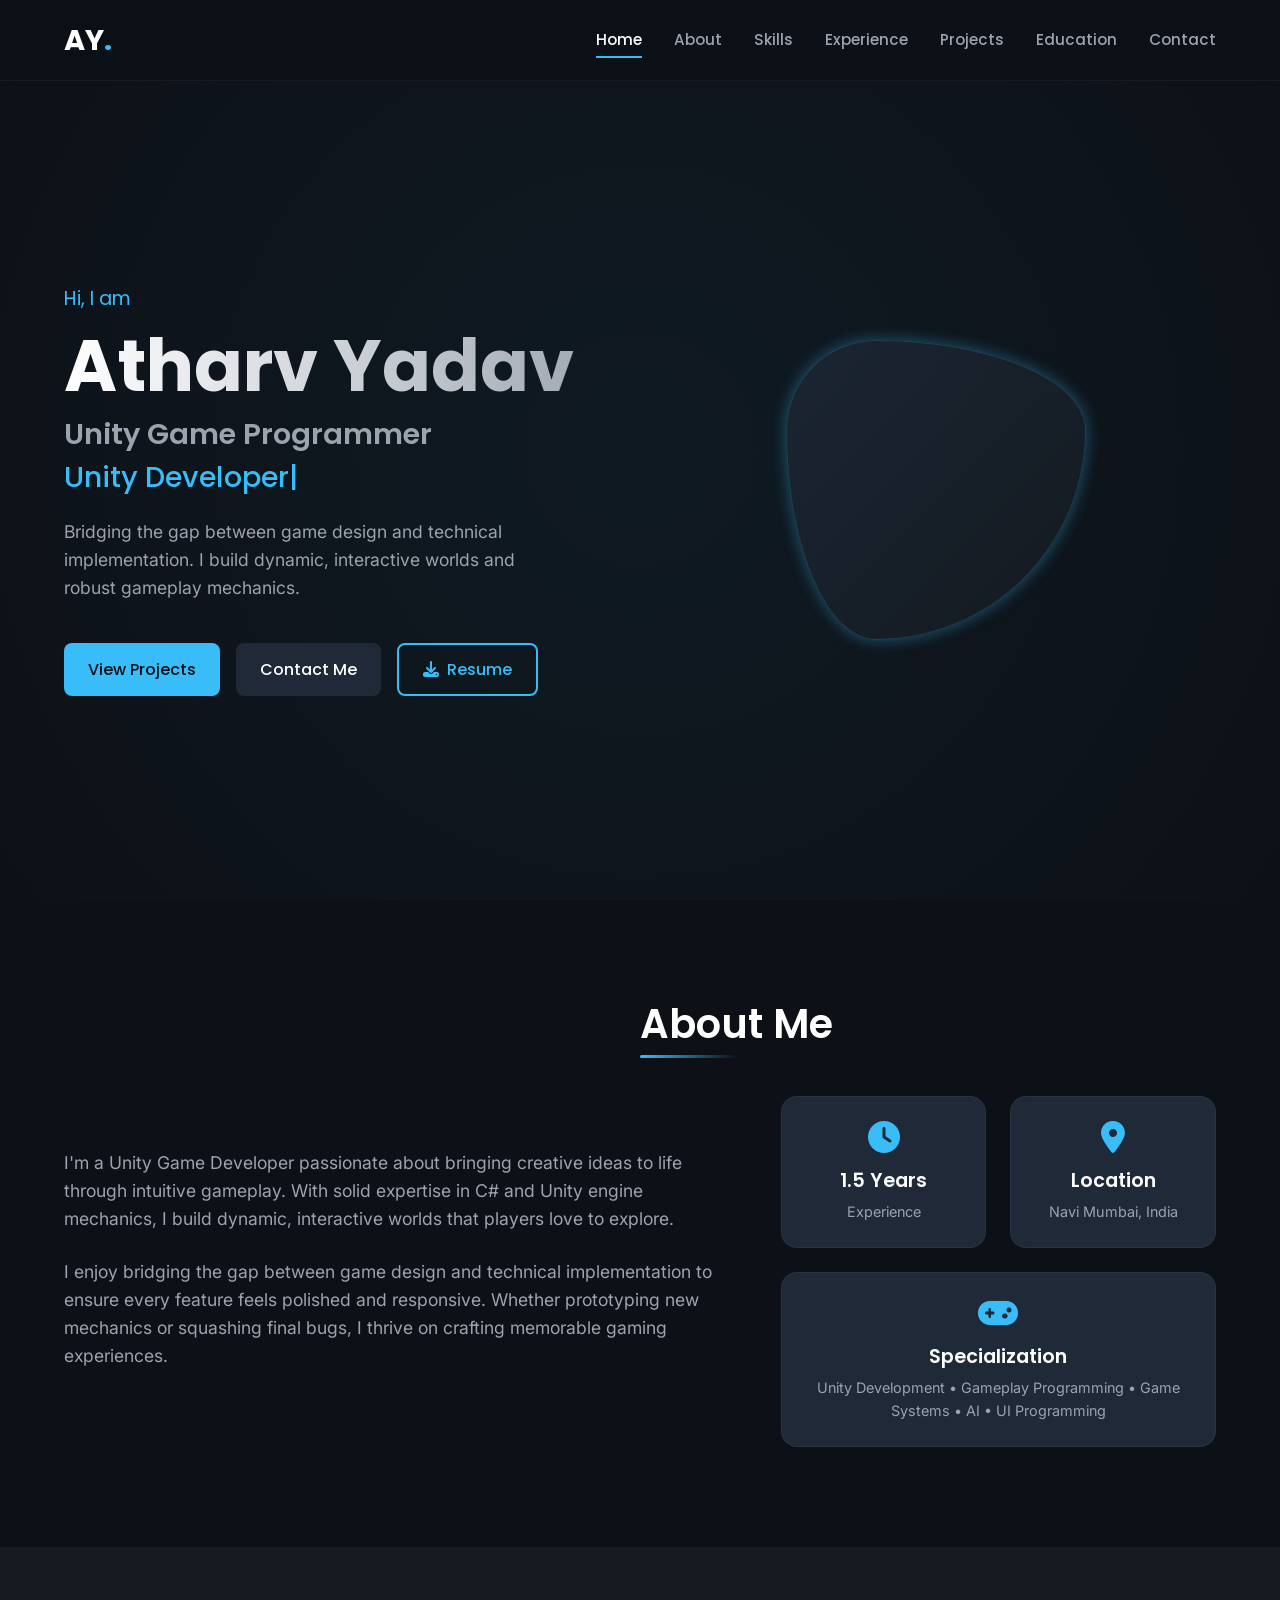
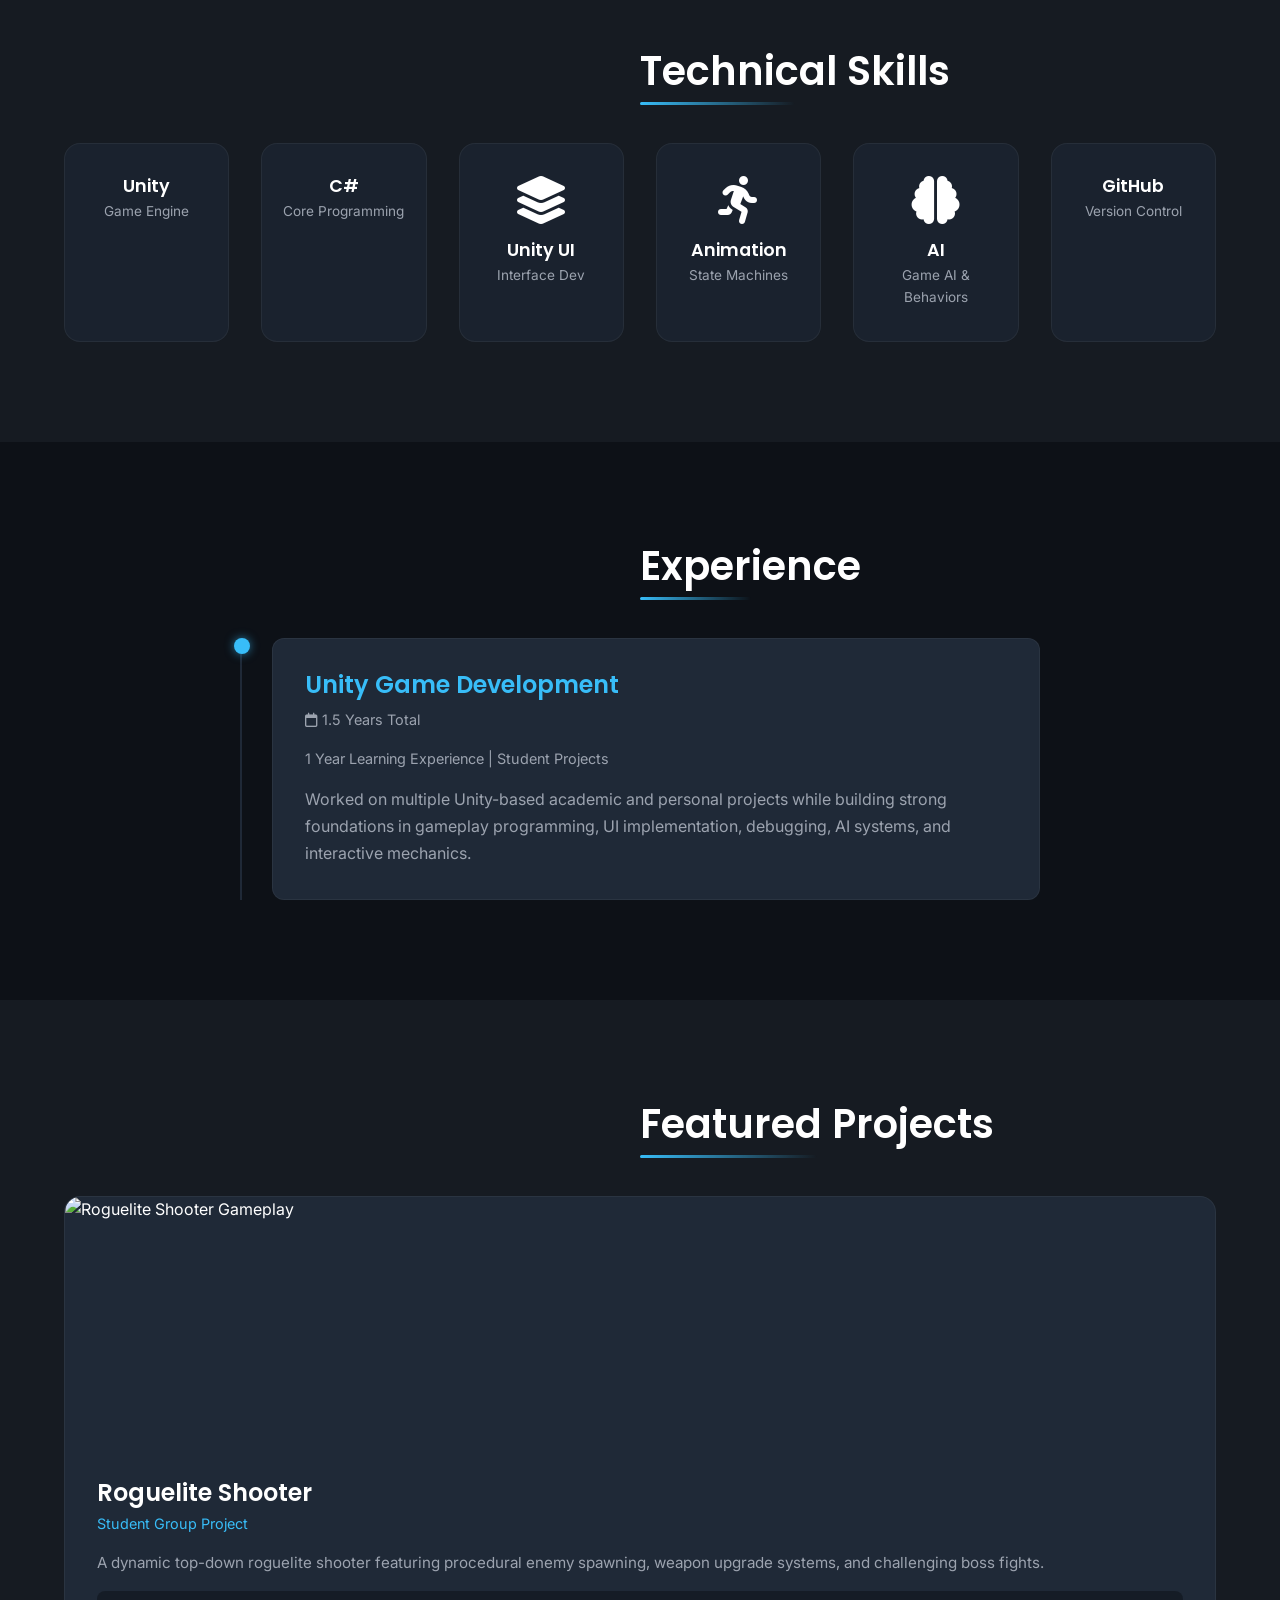
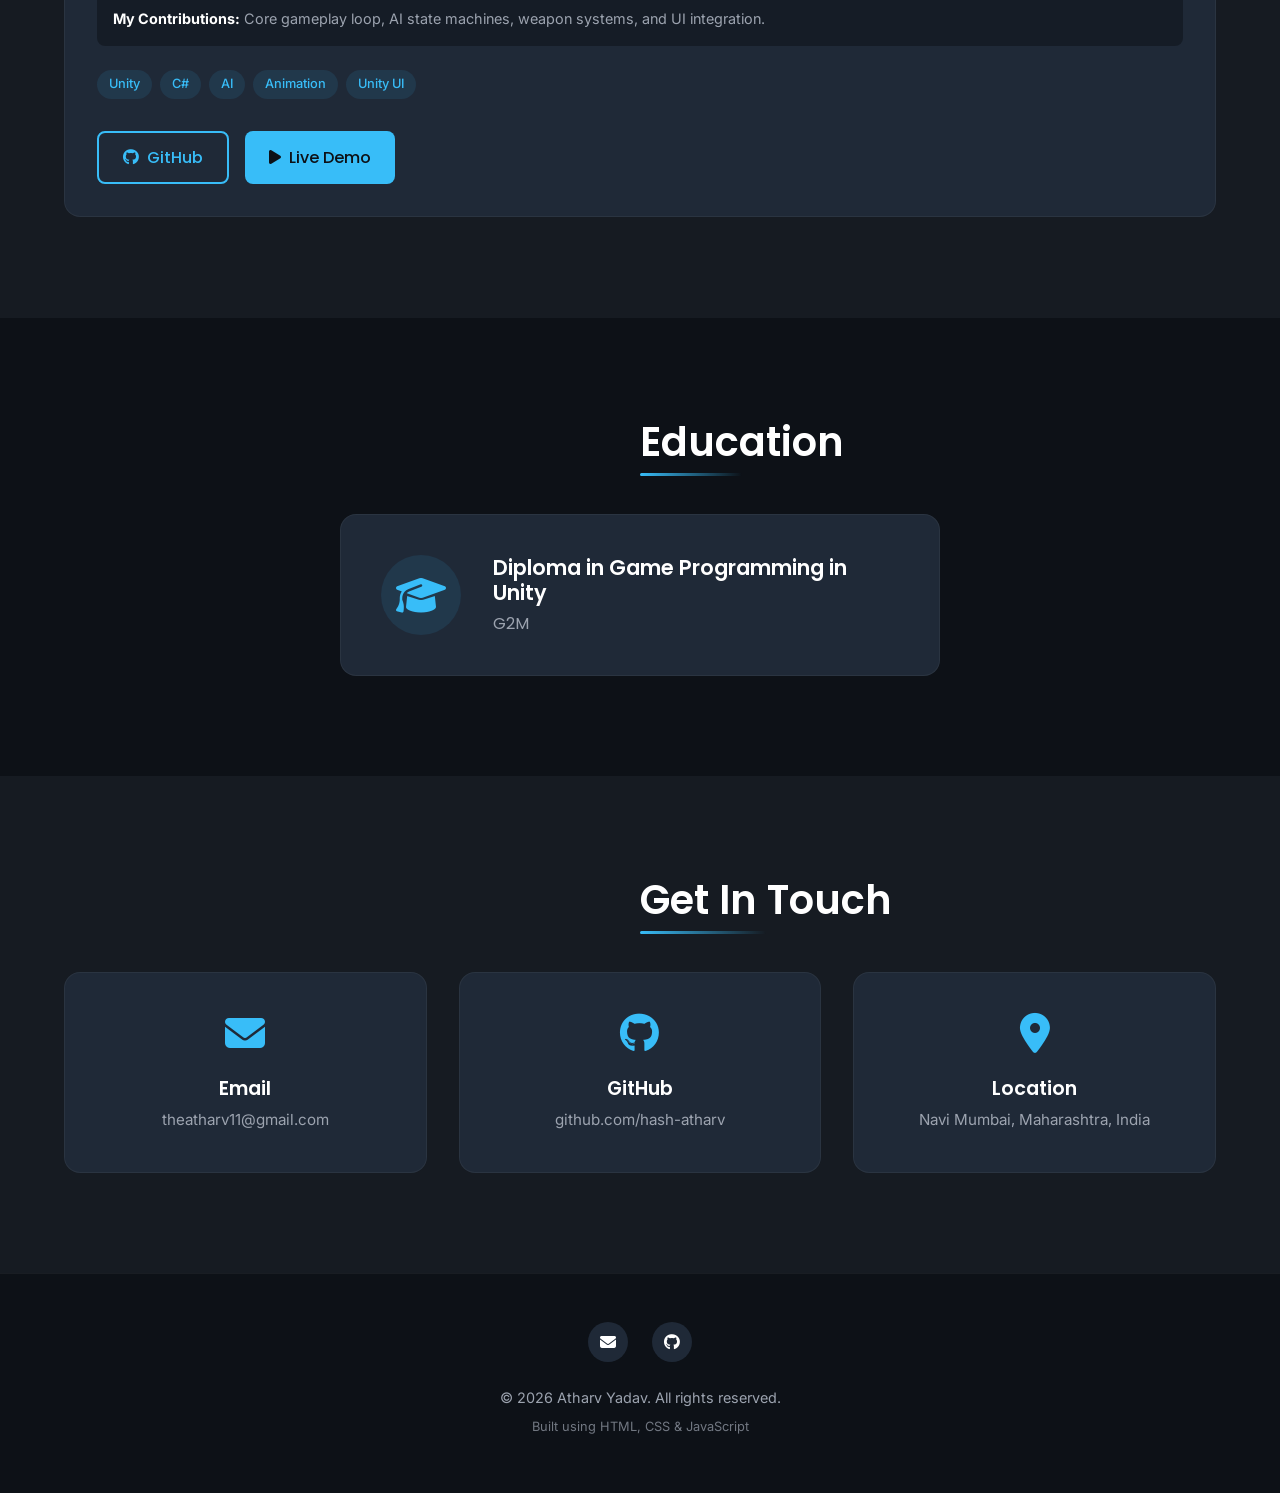
==== index.html @ 547aecb1 "portfolio 1" ====
<!DOCTYPE html>
<html lang="en">
<head>
    <meta charset="UTF-8">
    <meta name="viewport" content="width=device-width, initial-scale=1.0">
    <meta name="description" content="Atharv Yadav - Unity Game Programmer Portfolio">
    <title>Atharv Yadav | Unity Game Programmer</title>
    
    <!-- Google Fonts: Poppins (Headings) & Inter (Body) -->
    <link rel="preconnect" href="https://fonts.googleapis.com">
    <link rel="preconnect" href="https://fonts.gstatic.com" crossorigin>
    <link href="https://fonts.googleapis.com/css2?family=Inter:wght@300;400;500;600&family=Poppins:wght@400;500;600;700&display=swap" rel="stylesheet">
    
    <!-- FontAwesome & Devicon for Icons -->
    <link rel="stylesheet" href="https://cdnjs.cloudflare.com/ajax/libs/font-awesome/6.4.0/css/all.min.css">
    <link rel="stylesheet" href="https://cdn.jsdelivr.net/gh/devicons/devicon@v2.15.1/devicon.min.css">
    
    <!-- Custom CSS -->
    <link rel="stylesheet" href="style.css">
</head>
<body>
    <!-- Navigation -->
    <header id="header">
        <nav class="container">
            <a href="#home" class="logo" aria-label="Home">AY<span>.</span></a>
            
            <ul class="nav-links" id="nav-links">
                <li><a href="#home" class="nav-link active">Home</a></li>
                <li><a href="#about" class="nav-link">About</a></li>
                <li><a href="#skills" class="nav-link">Skills</a></li>
                <li><a href="#experience" class="nav-link">Experience</a></li>
                <li><a href="#projects" class="nav-link">Projects</a></li>
                <li><a href="#education" class="nav-link">Education</a></li>
                <li><a href="#contact" class="nav-link">Contact</a></li>
            </ul>
            
            <button class="hamburger" id="hamburger" aria-label="Toggle navigation">
                <i class="fa-solid fa-bars"></i>
            </button>
        </nav>
    </header>

    <main>
        <!-- Hero Section -->
        <section id="home" class="hero">
            <div class="hero-bg-animated"></div>
            <div class="container hero-content">
                <div class="hero-text fade-in-section">
                    <p class="greeting">Hi, I am</p>
                    <h1 class="name">Atharv Yadav</h1>
                    <h2 class="title">
                        <span class="static-title">Unity Game Programmer</span>
                        <span class="typing-container">
                            <span id="typing-text"></span><span class="cursor">|</span>
                        </span>
                    </h2>
                    <p class="intro">
                        Bridging the gap between game design and technical implementation. I build dynamic, interactive worlds and robust gameplay mechanics.
                    </p>
                    <div class="hero-buttons">
                        <a href="#projects" class="btn btn-primary">View Projects</a>
                        <a href="#contact" class="btn btn-secondary">Contact Me</a>
                        <a href="assets/resume.pdf" class="btn btn-outline" target="_blank" rel="noopener noreferrer">
                            <i class="fa-solid fa-download"></i> Resume
                        </a>
                    </div>
                </div>
                
                <div class="hero-graphic fade-in-section">
                    <!-- Placeholder for Hero Illustration/Graphic -->
                    <div class="floating-element">
                        <i class="devicon-unity-original"></i>
                    </div>
                </div>
            </div>
        </section>

        <!-- About Section -->
        <section id="about" class="section">
            <div class="container">
                <h2 class="section-title fade-in-section">About Me</h2>
                <div class="about-grid fade-in-section">
                    <div class="about-text">
                        <p>
                            I'm a Unity Game Developer passionate about bringing creative ideas to life through intuitive gameplay. With solid expertise in C# and Unity engine mechanics, I build dynamic, interactive worlds that players love to explore. 
                        </p>
                        <p>
                            I enjoy bridging the gap between game design and technical implementation to ensure every feature feels polished and responsive. Whether prototyping new mechanics or squashing final bugs, I thrive on crafting memorable gaming experiences.
                        </p>
                    </div>
                    <div class="about-stats">
                        <div class="stat-card">
                            <i class="fa-solid fa-clock stat-icon"></i>
                            <h3>1.5 Years</h3>
                            <p>Experience</p>
                        </div>
                        <div class="stat-card">
                            <i class="fa-solid fa-location-dot stat-icon"></i>
                            <h3>Location</h3>
                            <p>Navi Mumbai, India</p>
                        </div>
                        <div class="stat-card full-width">
                            <i class="fa-solid fa-gamepad stat-icon"></i>
                            <h3>Specialization</h3>
                            <p>Unity Development • Gameplay Programming • Game Systems • AI • UI Programming</p>
                        </div>
                    </div>
                </div>
            </div>
        </section>

        <!-- Skills Section -->
        <section id="skills" class="section alt-bg">
            <div class="container">
                <h2 class="section-title fade-in-section">Technical Skills</h2>
                <div class="skills-grid fade-in-section">
                    
                    <div class="skill-card">
                        <i class="devicon-unity-original skill-icon"></i>
                        <h3>Unity</h3>
                        <p>Game Engine</p>
                    </div>
                    
                    <div class="skill-card">
                        <i class="devicon-csharp-plain skill-icon"></i>
                        <h3>C#</h3>
                        <p>Core Programming</p>
                    </div>

                    <div class="skill-card">
                        <i class="fa-solid fa-layer-group skill-icon"></i>
                        <h3>Unity UI</h3>
                        <p>Interface Dev</p>
                    </div>

                    <div class="skill-card">
                        <i class="fa-solid fa-person-running skill-icon"></i>
                        <h3>Animation</h3>
                        <p>State Machines</p>
                    </div>

                    <div class="skill-card">
                        <i class="fa-solid fa-brain skill-icon"></i>
                        <h3>AI</h3>
                        <p>Game AI & Behaviors</p>
                    </div>

                    <div class="skill-card">
                        <i class="devicon-github-original skill-icon"></i>
                        <h3>GitHub</h3>
                        <p>Version Control</p>
                    </div>

                </div>
            </div>
        </section>

        <!-- Experience Section -->
        <section id="experience" class="section">
            <div class="container">
                <h2 class="section-title fade-in-section">Experience</h2>
                <div class="timeline fade-in-section">
                    <div class="timeline-item">
                        <div class="timeline-dot"></div>
                        <div class="timeline-content">
                            <h3>Unity Game Development</h3>
                            <span class="timeline-duration"><i class="fa-regular fa-calendar"></i> 1.5 Years Total</span>
                            <span class="timeline-type">1 Year Learning Experience | Student Projects</span>
                            <p>Worked on multiple Unity-based academic and personal projects while building strong foundations in gameplay programming, UI implementation, debugging, AI systems, and interactive mechanics.</p>
                        </div>
                    </div>
                </div>
            </div>
        </section>

        <!-- Projects Section -->
        <section id="projects" class="section alt-bg">
            <div class="container">
                <h2 class="section-title fade-in-section">Featured Projects</h2>
                <div class="projects-grid fade-in-section">
                    
                    <!-- Project 1 -->
                    <div class="project-card">
                        <div class="project-img-wrapper">
                            <!-- Placeholder image: Replace src with actual asset path like 'assets/images/project1.jpg' -->
                            <img src="https://placehold.co/600x400/1F2937/38BDF8?text=Roguelite+Shooter" alt="Roguelite Shooter Gameplay" class="project-img" loading="lazy">
                        </div>
                        <div class="project-info">
                            <h3>Roguelite Shooter</h3>
                            <span class="project-subtitle">Student Group Project</span>
                            <p class="project-desc">A dynamic top-down roguelite shooter featuring procedural enemy spawning, weapon upgrade systems, and challenging boss fights.</p>
                            <div class="project-contributions">
                                <strong>My Contributions:</strong> Core gameplay loop, AI state machines, weapon systems, and UI integration.
                            </div>
                            <div class="tech-stack">
                                <span>Unity</span>
                                <span>C#</span>
                                <span>AI</span>
                                <span>Animation</span>
                                <span>Unity UI</span>
                            </div>
                            <div class="project-links">
                                <a href="#" class="btn btn-outline" target="_blank" rel="noopener noreferrer"><i class="fa-brands fa-github"></i> GitHub</a>
                                <a href="#" class="btn btn-primary" target="_blank" rel="noopener noreferrer"><i class="fa-solid fa-play"></i> Live Demo</a>
                            </div>
                        </div>
                    </div>

                </div>
            </div>
        </section>

        <!-- Education Section -->
        <section id="education" class="section">
            <div class="container">
                <h2 class="section-title fade-in-section">Education</h2>
                <div class="education-card fade-in-section">
                    <div class="edu-icon">
                        <i class="fa-solid fa-graduation-cap"></i>
                    </div>
                    <div class="edu-info">
                        <h3>Diploma in Game Programming in Unity</h3>
                        <h4>G2M</h4>
                    </div>
                </div>
            </div>
        </section>

        <!-- Contact Section -->
        <section id="contact" class="section alt-bg">
            <div class="container">
                <h2 class="section-title fade-in-section">Get In Touch</h2>
                <div class="contact-grid fade-in-section">
                    
                    <a href="mailto:theatharv11@gmail.com" class="contact-card">
                        <i class="fa-solid fa-envelope contact-icon"></i>
                        <h3>Email</h3>
                        <p>theatharv11@gmail.com</p>
                    </a>

                    <a href="https://github.com/hash-atharv" target="_blank" rel="noopener noreferrer" class="contact-card">
                        <i class="fa-brands fa-github contact-icon"></i>
                        <h3>GitHub</h3>
                        <p>github.com/hash-atharv</p>
                    </a>

                    <div class="contact-card">
                        <i class="fa-solid fa-location-dot contact-icon"></i>
                        <h3>Location</h3>
                        <p>Navi Mumbai, Maharashtra, India</p>
                    </div>

                </div>
            </div>
        </section>
    </main>

    <!-- Footer -->
    <footer>
        <div class="container footer-content">
            <div class="footer-socials">
                <a href="mailto:theatharv11@gmail.com" aria-label="Email"><i class="fa-solid fa-envelope"></i></a>
                <a href="https://github.com/hash-atharv" target="_blank" rel="noopener noreferrer" aria-label="GitHub"><i class="fa-brands fa-github"></i></a>
            </div>
            <p>&copy; 2026 Atharv Yadav. All rights reserved.</p>
            <p class="footer-tech">Built using HTML, CSS & JavaScript</p>
        </div>
        <button id="back-to-top" aria-label="Back to top">
            <i class="fa-solid fa-arrow-up"></i>
        </button>
    </footer>

    <!-- Custom JS -->
    <script src="script.js"></script>
</body>
</html>
---- style.css ----
/* ==========================================================================
   CSS Variables & Theme
   ========================================================================== */
   :root {
    /* Color Palette */
    --bg-primary: #0D1117;
    --bg-secondary: #161B22;
    --card-bg: #1F2937;
    --accent-primary: #38BDF8;
    --accent-secondary: #60A5FA;
    --text-primary: #FFFFFF;
    --text-secondary: #9CA3AF;
    
    /* Typography */
    --font-heading: 'Poppins', sans-serif;
    --font-body: 'Inter', sans-serif;
    
    /* Transitions & Shadows */
    --transition: all 0.3s ease-in-out;
    --shadow-soft: 0 10px 30px -10px rgba(0, 0, 0, 0.5);
    --shadow-glow: 0 0 15px rgba(56, 189, 248, 0.4);
    
    /* Spacing */
    --section-padding: 100px 0;
}

/* ==========================================================================
   Reset & Base Styles
   ========================================================================== */
* {
    margin: 0;
    padding: 0;
    box-sizing: border-box;
}

html {
    scroll-behavior: smooth;
    scroll-padding-top: 80px; /* Offset for sticky header */
}

body {
    font-family: var(--font-body);
    background-color: var(--bg-primary);
    color: var(--text-primary);
    line-height: 1.6;
    overflow-x: hidden;
}

h1, h2, h3, h4, h5, h6 {
    font-family: var(--font-heading);
    font-weight: 600;
    line-height: 1.2;
}

a {
    text-decoration: none;
    color: inherit;
    transition: var(--transition);
}

ul {
    list-style: none;
}

img {
    max-width: 100%;
    height: auto;
    display: block;
}

/* Utilities */
.container {
    width: 90%;
    max-width: 1200px;
    margin: 0 auto;
}

.section {
    padding: var(--section-padding);
}

.alt-bg {
    background-color: var(--bg-secondary);
}

.section-title {
    font-size: 2.5rem;
    margin-bottom: 3rem;
    text-align: center;
    position: relative;
    display: inline-block;
    left: 50%;
    transform: translateX(-50%);
}

.section-title::after {
    content: '';
    position: absolute;
    bottom: -10px;
    left: 0;
    width: 50%;
    height: 3px;
    background: linear-gradient(90deg, var(--accent-primary), transparent);
    border-radius: 2px;
}

/* Buttons */
.btn {
    display: inline-flex;
    align-items: center;
    justify-content: center;
    gap: 0.5rem;
    padding: 0.75rem 1.5rem;
    border-radius: 8px;
    font-family: var(--font-heading);
    font-weight: 500;
    cursor: pointer;
    transition: var(--transition);
    border: none;
    font-size: 1rem;
}

.btn-primary {
    background: var(--accent-primary);
    color: var(--bg-primary);
}

.btn-primary:hover {
    background: var(--accent-secondary);
    box-shadow: var(--shadow-glow);
    transform: translateY(-2px);
}

.btn-secondary {
    background: var(--card-bg);
    color: var(--text-primary);
}

.btn-secondary:hover {
    background: #2d3b4e;
    transform: translateY(-2px);
}

.btn-outline {
    background: transparent;
    border: 2px solid var(--accent-primary);
    color: var(--accent-primary);
}

.btn-outline:hover {
    background: rgba(56, 189, 248, 0.1);
    box-shadow: var(--shadow-glow);
    transform: translateY(-2px);
}

/* ==========================================================================
   Navigation
   ========================================================================== */
header {
    position: fixed;
    top: 0;
    left: 0;
    width: 100%;
    z-index: 1000;
    background: rgba(13, 17, 23, 0.8);
    backdrop-filter: blur(10px);
    -webkit-backdrop-filter: blur(10px);
    border-bottom: 1px solid rgba(255, 255, 255, 0.05);
    transition: var(--transition);
}

header nav {
    display: flex;
    justify-content: space-between;
    align-items: center;
    height: 80px;
}

.logo {
    font-family: var(--font-heading);
    font-size: 1.8rem;
    font-weight: 700;
    color: var(--text-primary);
}

.logo span {
    color: var(--accent-primary);
}

.nav-links {
    display: flex;
    gap: 2rem;
}

.nav-link {
    font-family: var(--font-heading);
    font-size: 0.95rem;
    font-weight: 500;
    color: var(--text-secondary);
    position: relative;
    padding: 0.5rem 0;
}

.nav-link::after {
    content: '';
    position: absolute;
    bottom: 0;
    left: 0;
    width: 0;
    height: 2px;
    background: var(--accent-primary);
    transition: width 0.3s ease;
}

.nav-link:hover, .nav-link.active {
    color: var(--text-primary);
}

.nav-link:hover::after, .nav-link.active::after {
    width: 100%;
}

.hamburger {
    display: none;
    background: none;
    border: none;
    color: var(--text-primary);
    font-size: 1.5rem;
    cursor: pointer;
}

/* ==========================================================================
   Hero Section
   ========================================================================== */
.hero {
    min-height: 100vh;
    display: flex;
    align-items: center;
    position: relative;
    overflow: hidden;
    padding-top: 80px;
}

.hero-bg-animated {
    position: absolute;
    top: -50%;
    left: -50%;
    width: 200%;
    height: 200%;
    background: radial-gradient(circle at center, rgba(56,189,248,0.05) 0%, transparent 50%);
    animation: rotateBg 30s linear infinite;
    z-index: -1;
}

@keyframes rotateBg {
    0% { transform: rotate(0deg); }
    100% { transform: rotate(360deg); }
}

.hero-content {
    display: grid;
    grid-template-columns: 1fr 1fr;
    gap: 2rem;
    align-items: center;
}

.hero-text .greeting {
    color: var(--accent-primary);
    font-family: var(--font-heading);
    font-size: 1.2rem;
    margin-bottom: 0.5rem;
}

.hero-text .name {
    font-size: 4.5rem;
    font-weight: 700;
    margin-bottom: 0.5rem;
    background: linear-gradient(to right, #ffffff, #9CA3AF);
    -webkit-background-clip: text;
    -webkit-text-fill-color: transparent;
}

.hero-text .title {
    font-size: 1.8rem;
    color: var(--text-secondary);
    margin-bottom: 1.5rem;
    display: flex;
    flex-direction: column;
    gap: 0.5rem;
}

.typing-container {
    color: var(--accent-primary);
    font-weight: 500;
}

.cursor {
    animation: blink 1s step-end infinite;
}

@keyframes blink {
    0%, 100% { opacity: 1; }
    50% { opacity: 0; }
}

.hero-text .intro {
    font-size: 1.1rem;
    color: var(--text-secondary);
    margin-bottom: 2.5rem;
    max-width: 500px;
}

.hero-buttons {
    display: flex;
    gap: 1rem;
    flex-wrap: wrap;
}

.hero-graphic {
    display: flex;
    justify-content: center;
    align-items: center;
}

.floating-element {
    width: 300px;
    height: 300px;
    background: linear-gradient(135deg, rgba(31, 41, 55, 0.8), rgba(22, 27, 34, 0.8));
    border: 1px solid rgba(56, 189, 248, 0.2);
    border-radius: 30% 70% 70% 30% / 30% 30% 70% 70%;
    display: flex;
    justify-content: center;
    align-items: center;
    box-shadow: var(--shadow-glow);
    animation: float 6s ease-in-out infinite;
}

.floating-element i {
    font-size: 100px;
    color: var(--accent-primary);
    filter: drop-shadow(0 0 10px rgba(56, 189, 248, 0.5));
}

@keyframes float {
    0% { transform: translateY(0px) rotate(0deg); }
    50% { transform: translateY(-20px) rotate(5deg); border-radius: 70% 30% 30% 70% / 70% 70% 30% 30%; }
    100% { transform: translateY(0px) rotate(0deg); }
}

/* ==========================================================================
   About Section
   ========================================================================== */
.about-grid {
    display: grid;
    grid-template-columns: 1.2fr 0.8fr;
    gap: 4rem;
    align-items: center;
}

.about-text p {
    color: var(--text-secondary);
    font-size: 1.1rem;
    margin-bottom: 1.5rem;
}

.about-stats {
    display: grid;
    grid-template-columns: 1fr 1fr;
    gap: 1.5rem;
}

.stat-card {
    background: var(--card-bg);
    padding: 1.5rem;
    border-radius: 16px;
    border: 1px solid rgba(255, 255, 255, 0.05);
    text-align: center;
    transition: var(--transition);
}

.stat-card.full-width {
    grid-column: 1 / -1;
}

.stat-card:hover {
    transform: translateY(-5px);
    border-color: rgba(56, 189, 248, 0.3);
    box-shadow: var(--shadow-soft);
}

.stat-icon {
    font-size: 2rem;
    color: var(--accent-primary);
    margin-bottom: 1rem;
}

.stat-card h3 {
    font-size: 1.2rem;
    margin-bottom: 0.5rem;
}

.stat-card p {
    color: var(--text-secondary);
    font-size: 0.9rem;
}

/* ==========================================================================
   Skills Section
   ========================================================================== */
.skills-grid {
    display: grid;
    grid-template-columns: repeat(auto-fit, minmax(150px, 1fr));
    gap: 2rem;
}

.skill-card {
    background: rgba(31, 41, 55, 0.6);
    backdrop-filter: blur(5px);
    border: 1px solid rgba(255, 255, 255, 0.05);
    padding: 2rem 1rem;
    border-radius: 16px;
    text-align: center;
    transition: var(--transition);
}

.skill-card:hover {
    transform: translateY(-10px);
    background: var(--card-bg);
    border-color: rgba(56, 189, 248, 0.5);
    box-shadow: var(--shadow-glow);
}

.skill-icon {
    font-size: 3rem;
    color: var(--text-primary);
    margin-bottom: 1rem;
    transition: var(--transition);
}

.skill-card:hover .skill-icon {
    color: var(--accent-primary);
}

.skill-card h3 {
    font-size: 1.1rem;
    margin-bottom: 0.25rem;
}

.skill-card p {
    font-size: 0.85rem;
    color: var(--text-secondary);
}

/* ==========================================================================
   Experience Section
   ========================================================================== */
.timeline {
    position: relative;
    max-width: 800px;
    margin: 0 auto;
    padding-left: 2rem;
}

.timeline::before {
    content: '';
    position: absolute;
    top: 0;
    left: 0;
    width: 2px;
    height: 100%;
    background: var(--card-bg);
}

.timeline-item {
    position: relative;
    margin-bottom: 3rem;
}

.timeline-item:last-child {
    margin-bottom: 0;
}

.timeline-dot {
    position: absolute;
    top: 0;
    left: -2.35rem;
    width: 16px;
    height: 16px;
    border-radius: 50%;
    background: var(--accent-primary);
    box-shadow: 0 0 10px rgba(56, 189, 248, 0.6);
}

.timeline-content {
    background: var(--card-bg);
    padding: 2rem;
    border-radius: 12px;
    border: 1px solid rgba(255, 255, 255, 0.05);
    transition: var(--transition);
}

.timeline-content:hover {
    border-color: rgba(56, 189, 248, 0.3);
    box-shadow: var(--shadow-soft);
}

.timeline-content h3 {
    font-size: 1.5rem;
    margin-bottom: 0.5rem;
    color: var(--accent-primary);
}

.timeline-duration, .timeline-type {
    display: block;
    font-size: 0.9rem;
    color: var(--text-secondary);
    margin-bottom: 1rem;
}

.timeline-content p {
    color: var(--text-secondary);
    line-height: 1.7;
}

/* ==========================================================================
   Projects Section
   ========================================================================== */
.projects-grid {
    display: grid;
    grid-template-columns: repeat(auto-fit, minmax(350px, 1fr));
    gap: 2.5rem;
}

.project-card {
    background: var(--card-bg);
    border-radius: 16px;
    overflow: hidden;
    border: 1px solid rgba(255, 255, 255, 0.05);
    transition: var(--transition);
    display: flex;
    flex-direction: column;
}

.project-card:hover {
    transform: translateY(-10px);
    border-color: rgba(56, 189, 248, 0.3);
    box-shadow: var(--shadow-soft);
}

.project-img-wrapper {
    width: 100%;
    height: 250px;
    overflow: hidden;
}

.project-img {
    width: 100%;
    height: 100%;
    object-fit: cover;
    transition: transform 0.5s ease;
}

.project-card:hover .project-img {
    transform: scale(1.05);
}

.project-info {
    padding: 2rem;
    flex-grow: 1;
    display: flex;
    flex-direction: column;
}

.project-info h3 {
    font-size: 1.5rem;
    margin-bottom: 0.25rem;
}

.project-subtitle {
    color: var(--accent-primary);
    font-size: 0.9rem;
    margin-bottom: 1rem;
    display: block;
}

.project-desc {
    color: var(--text-secondary);
    margin-bottom: 1rem;
    font-size: 0.95rem;
}

.project-contributions {
    background: rgba(13, 17, 23, 0.5);
    padding: 1rem;
    border-radius: 8px;
    margin-bottom: 1.5rem;
    font-size: 0.9rem;
    color: var(--text-secondary);
}

.project-contributions strong {
    color: var(--text-primary);
}

.tech-stack {
    display: flex;
    flex-wrap: wrap;
    gap: 0.5rem;
    margin-bottom: 2rem;
    margin-top: auto;
}

.tech-stack span {
    background: rgba(56, 189, 248, 0.1);
    color: var(--accent-primary);
    padding: 0.25rem 0.75rem;
    border-radius: 20px;
    font-size: 0.8rem;
    font-weight: 500;
}

.project-links {
    display: flex;
    gap: 1rem;
}

/* ==========================================================================
   Education Section
   ========================================================================== */
.education-card {
    background: var(--card-bg);
    max-width: 600px;
    margin: 0 auto;
    padding: 2.5rem;
    border-radius: 16px;
    border: 1px solid rgba(255, 255, 255, 0.05);
    display: flex;
    align-items: center;
    gap: 2rem;
    transition: var(--transition);
}

.education-card:hover {
    transform: translateY(-5px);
    box-shadow: var(--shadow-glow);
    border-color: rgba(56, 189, 248, 0.5);
}

.edu-icon {
    width: 80px;
    height: 80px;
    background: rgba(56, 189, 248, 0.1);
    border-radius: 50%;
    display: flex;
    justify-content: center;
    align-items: center;
    flex-shrink: 0;
}

.edu-icon i {
    font-size: 2.5rem;
    color: var(--accent-primary);
}

.edu-info h3 {
    font-size: 1.3rem;
    margin-bottom: 0.5rem;
}

.edu-info h4 {
    color: var(--text-secondary);
    font-weight: 400;
}

/* ==========================================================================
   Contact Section
   ========================================================================== */
.contact-grid {
    display: grid;
    grid-template-columns: repeat(auto-fit, minmax(250px, 1fr));
    gap: 2rem;
}

.contact-card {
    background: var(--card-bg);
    padding: 2.5rem 1.5rem;
    border-radius: 16px;
    text-align: center;
    border: 1px solid rgba(255, 255, 255, 0.05);
    transition: var(--transition);
    display: flex;
    flex-direction: column;
    align-items: center;
}

.contact-card:hover {
    transform: translateY(-10px);
    border-color: var(--accent-primary);
    box-shadow: var(--shadow-soft);
}

.contact-icon {
    font-size: 2.5rem;
    color: var(--accent-primary);
    margin-bottom: 1.5rem;
}

.contact-card h3 {
    font-size: 1.2rem;
    margin-bottom: 0.5rem;
    color: var(--text-primary);
}

.contact-card p {
    color: var(--text-secondary);
    font-size: 0.95rem;
}

/* ==========================================================================
   Footer
   ========================================================================== */
footer {
    background: var(--bg-primary);
    padding: 3rem 0;
    text-align: center;
    border-top: 1px solid rgba(255, 255, 255, 0.05);
    position: relative;
}

.footer-socials {
    display: flex;
    justify-content: center;
    gap: 1.5rem;
    margin-bottom: 1.5rem;
}

.footer-socials a {
    width: 40px;
    height: 40px;
    background: var(--card-bg);
    border-radius: 50%;
    display: flex;
    justify-content: center;
    align-items: center;
    color: var(--text-primary);
    transition: var(--transition);
}

.footer-socials a:hover {
    background: var(--accent-primary);
    color: var(--bg-primary);
    transform: translateY(-3px);
}

footer p {
    color: var(--text-secondary);
    font-size: 0.9rem;
    margin-bottom: 0.5rem;
}

.footer-tech {
    font-size: 0.8rem;
    opacity: 0.7;
}

#back-to-top {
    position: absolute;
    bottom: 3rem;
    right: 5%;
    width: 45px;
    height: 45px;
    background: var(--card-bg);
    color: var(--accent-primary);
    border: 1px solid rgba(56, 189, 248, 0.3);
    border-radius: 8px;
    cursor: pointer;
    display: flex;
    justify-content: center;
    align-items: center;
    transition: var(--transition);
    opacity: 0;
    visibility: hidden;
    transform: translateY(20px);
}

#back-to-top.visible {
    opacity: 1;
    visibility: visible;
    transform: translateY(0);
}

#back-to-top:hover {
    background: var(--accent-primary);
    color: var(--bg-primary);
}

/* ==========================================================================
   Animations & Interactivity
   ========================================================================== */
.fade-in-section {
    opacity: 0;
    transform: translateY(30px);
    transition: opacity 0.8s ease-out, transform 0.8s ease-out;
    will-change: opacity, transform;
}

.fade-in-section.is-visible {
    opacity: 1;
    transform: none;
}

/* ==========================================================================
   Media Queries
   ========================================================================== */
@media screen and (max-width: 992px) {
    .hero-content {
        grid-template-columns: 1fr;
        text-align: center;
        gap: 3rem;
    }
    
    .hero-text .title {
        align-items: center;
    }

    .hero-text .intro {
        margin: 0 auto 2.5rem auto;
    }

    .hero-buttons {
        justify-content: center;
    }

    .about-grid {
        grid-template-columns: 1fr;
    }
}

@media screen and (max-width: 768px) {
    /* Mobile Navigation */
    .hamburger {
        display: block;
    }

    .nav-links {
        position: absolute;
        top: 80px;
        left: -100%;
        width: 100%;
        background: rgba(13, 17, 23, 0.95);
        backdrop-filter: blur(10px);
        flex-direction: column;
        align-items: center;
        padding: 2rem 0;
        gap: 1.5rem;
        transition: 0.4s ease-in-out;
        border-bottom: 1px solid rgba(255, 255, 255, 0.05);
    }

    .nav-links.nav-active {
        left: 0;
    }

    .hero-text .name {
        font-size: 3rem;
    }

    .hero-text .title {
        font-size: 1.4rem;
    }

    .section {
        padding: 60px 0;
    }

    .about-stats {
        grid-template-columns: 1fr;
    }

    .projects-grid {
        grid-template-columns: 1fr;
    }
    
    .education-card {
        flex-direction: column;
        text-align: center;
    }

    #back-to-top {
        right: 20px;
        bottom: 20px;
    }
}
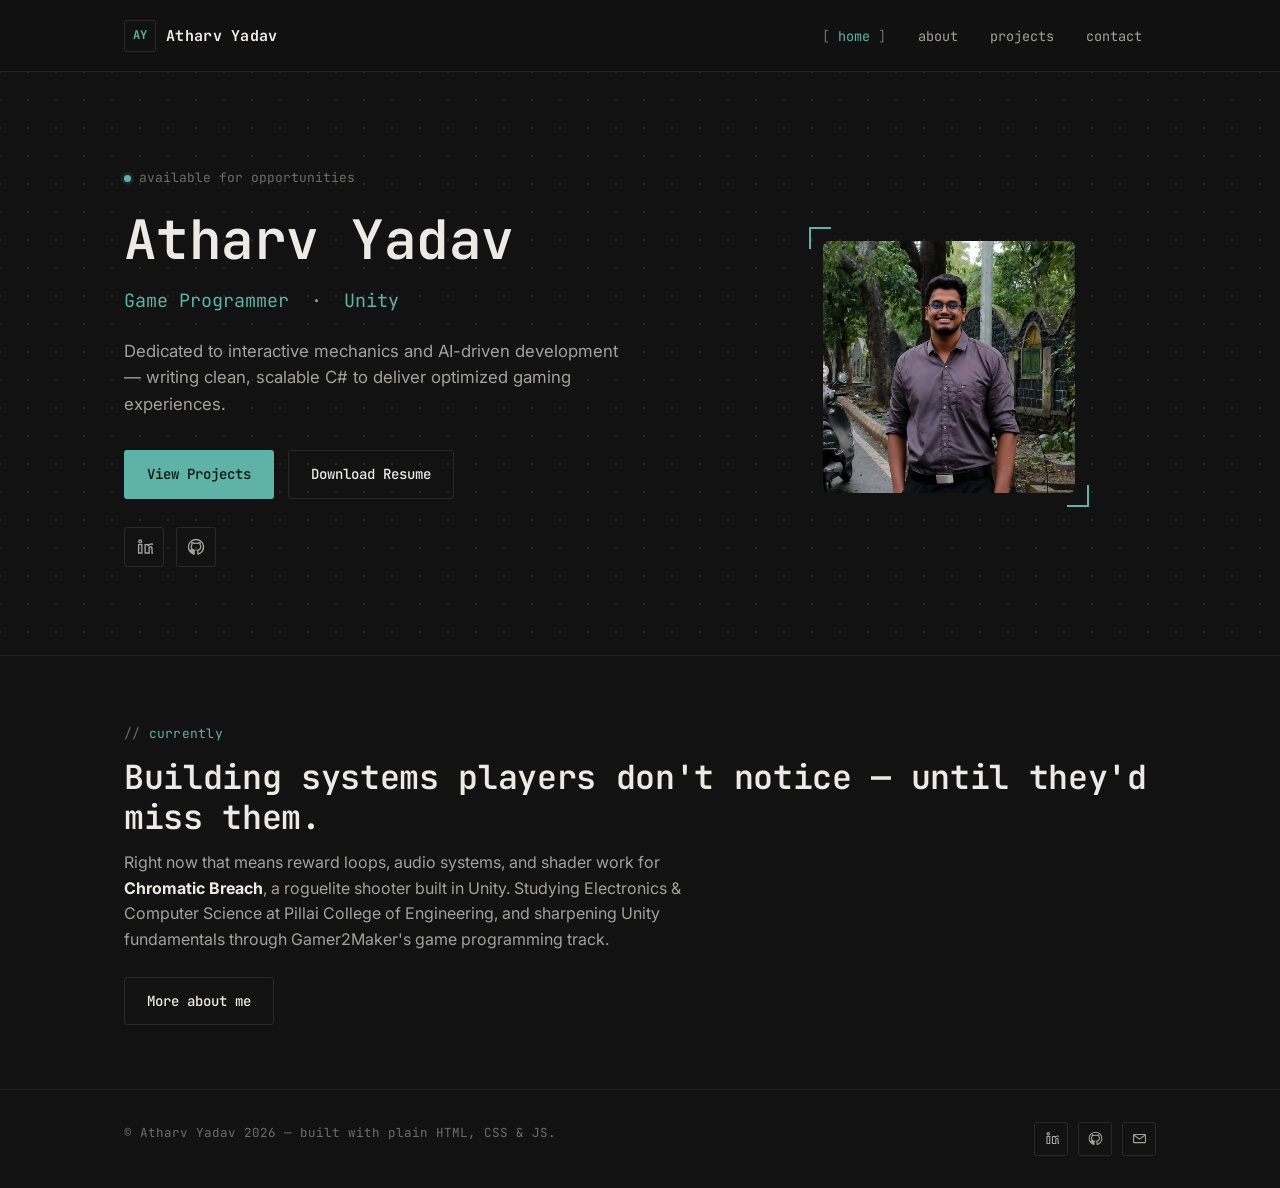
==== commit 2e99a0f1: "Portfolio 2" ====
--- a/index.html
+++ b/index.html
@@ -1,276 +1,116 @@
 <!DOCTYPE html>
 <html lang="en">
 <head>
-    <meta charset="UTF-8">
-    <meta name="viewport" content="width=device-width, initial-scale=1.0">
-    <meta name="description" content="Atharv Yadav - Unity Game Programmer Portfolio">
-    <title>Atharv Yadav | Unity Game Programmer</title>
-    
-    <!-- Google Fonts: Poppins (Headings) & Inter (Body) -->
-    <link rel="preconnect" href="https://fonts.googleapis.com">
-    <link rel="preconnect" href="https://fonts.gstatic.com" crossorigin>
-    <link href="https://fonts.googleapis.com/css2?family=Inter:wght@300;400;500;600&family=Poppins:wght@400;500;600;700&display=swap" rel="stylesheet">
-    
-    <!-- FontAwesome & Devicon for Icons -->
-    <link rel="stylesheet" href="https://cdnjs.cloudflare.com/ajax/libs/font-awesome/6.4.0/css/all.min.css">
-    <link rel="stylesheet" href="https://cdn.jsdelivr.net/gh/devicons/devicon@v2.15.1/devicon.min.css">
-    
-    <!-- Custom CSS -->
-    <link rel="stylesheet" href="style.css">
+  <meta charset="UTF-8">
+  <meta name="viewport" content="width=device-width, initial-scale=1.0">
+  <title>Atharv Yadav — Game Programmer | Unity</title>
+  <meta name="description" content="Portfolio of Atharv Yadav, a Unity game programmer focused on interactive mechanics, clean C# architecture, and optimized gameplay systems.">
+
+  <!-- Open Graph -->
+  <meta property="og:type" content="website">
+  <meta property="og:title" content="Atharv Yadav — Game Programmer | Unity">
+  <meta property="og:description" content="Portfolio of Atharv Yadav, a Unity game programmer focused on interactive mechanics, clean C# architecture, and optimized gameplay systems.">
+  <meta property="og:image" content="assets/images/profile.jpg">
+  <meta property="og:url" content="https://hash-atharv.github.io/">
+
+  <link rel="icon" type="image/svg+xml" href="assets/favicon.svg">
+  <link rel="stylesheet" href="css/style.css">
 </head>
 <body>
-    <!-- Navigation -->
-    <header id="header">
-        <nav class="container">
-            <a href="#home" class="logo" aria-label="Home">AY<span>.</span></a>
-            
-            <ul class="nav-links" id="nav-links">
-                <li><a href="#home" class="nav-link active">Home</a></li>
-                <li><a href="#about" class="nav-link">About</a></li>
-                <li><a href="#skills" class="nav-link">Skills</a></li>
-                <li><a href="#experience" class="nav-link">Experience</a></li>
-                <li><a href="#projects" class="nav-link">Projects</a></li>
-                <li><a href="#education" class="nav-link">Education</a></li>
-                <li><a href="#contact" class="nav-link">Contact</a></li>
-            </ul>
-            
-            <button class="hamburger" id="hamburger" aria-label="Toggle navigation">
-                <i class="fa-solid fa-bars"></i>
-            </button>
-        </nav>
-    </header>
 
-    <main>
-        <!-- Hero Section -->
-        <section id="home" class="hero">
-            <div class="hero-bg-animated"></div>
-            <div class="container hero-content">
-                <div class="hero-text fade-in-section">
-                    <p class="greeting">Hi, I am</p>
-                    <h1 class="name">Atharv Yadav</h1>
-                    <h2 class="title">
-                        <span class="static-title">Unity Game Programmer</span>
-                        <span class="typing-container">
-                            <span id="typing-text"></span><span class="cursor">|</span>
-                        </span>
-                    </h2>
-                    <p class="intro">
-                        Bridging the gap between game design and technical implementation. I build dynamic, interactive worlds and robust gameplay mechanics.
-                    </p>
-                    <div class="hero-buttons">
-                        <a href="#projects" class="btn btn-primary">View Projects</a>
-                        <a href="#contact" class="btn btn-secondary">Contact Me</a>
-                        <a href="assets/resume.pdf" class="btn btn-outline" target="_blank" rel="noopener noreferrer">
-                            <i class="fa-solid fa-download"></i> Resume
-                        </a>
-                    </div>
-                </div>
-                
-                <div class="hero-graphic fade-in-section">
-                    <!-- Placeholder for Hero Illustration/Graphic -->
-                    <div class="floating-element">
-                        <i class="devicon-unity-original"></i>
-                    </div>
-                </div>
-            </div>
-        </section>
+  <!-- ==================== Header / Nav ==================== -->
+  <header class="site-header">
+    <nav class="nav">
+      <a href="index.html" class="logo">
+        <span class="logo-mark">AY</span>
+        Atharv Yadav
+      </a>
 
-        <!-- About Section -->
-        <section id="about" class="section">
-            <div class="container">
-                <h2 class="section-title fade-in-section">About Me</h2>
-                <div class="about-grid fade-in-section">
-                    <div class="about-text">
-                        <p>
-                            I'm a Unity Game Developer passionate about bringing creative ideas to life through intuitive gameplay. With solid expertise in C# and Unity engine mechanics, I build dynamic, interactive worlds that players love to explore. 
-                        </p>
-                        <p>
-                            I enjoy bridging the gap between game design and technical implementation to ensure every feature feels polished and responsive. Whether prototyping new mechanics or squashing final bugs, I thrive on crafting memorable gaming experiences.
-                        </p>
-                    </div>
-                    <div class="about-stats">
-                        <div class="stat-card">
-                            <i class="fa-solid fa-clock stat-icon"></i>
-                            <h3>1.5 Years</h3>
-                            <p>Experience</p>
-                        </div>
-                        <div class="stat-card">
-                            <i class="fa-solid fa-location-dot stat-icon"></i>
-                            <h3>Location</h3>
-                            <p>Navi Mumbai, India</p>
-                        </div>
-                        <div class="stat-card full-width">
-                            <i class="fa-solid fa-gamepad stat-icon"></i>
-                            <h3>Specialization</h3>
-                            <p>Unity Development • Gameplay Programming • Game Systems • AI • UI Programming</p>
-                        </div>
-                    </div>
-                </div>
-            </div>
-        </section>
+      <button class="nav-toggle" aria-label="Toggle navigation" aria-expanded="false">
+        <span></span><span></span><span></span>
+      </button>
 
-        <!-- Skills Section -->
-        <section id="skills" class="section alt-bg">
-            <div class="container">
-                <h2 class="section-title fade-in-section">Technical Skills</h2>
-                <div class="skills-grid fade-in-section">
-                    
-                    <div class="skill-card">
-                        <i class="devicon-unity-original skill-icon"></i>
-                        <h3>Unity</h3>
-                        <p>Game Engine</p>
-                    </div>
-                    
-                    <div class="skill-card">
-                        <i class="devicon-csharp-plain skill-icon"></i>
-                        <h3>C#</h3>
-                        <p>Core Programming</p>
-                    </div>
+      <ul class="nav-links">
+        <li><a href="index.html">home</a></li>
+        <li><a href="about.html">about</a></li>
+        <li><a href="projects.html">projects</a></li>
+        <li><a href="contact.html">contact</a></li>
+      </ul>
+    </nav>
+  </header>
 
-                    <div class="skill-card">
-                        <i class="fa-solid fa-layer-group skill-icon"></i>
-                        <h3>Unity UI</h3>
-                        <p>Interface Dev</p>
-                    </div>
+  <main>
+    <!-- ==================== Hero ==================== -->
+    <section class="hero dot-grid">
+      <div class="container hero-grid">
+        <div class="hero-copy reveal">
+          <p class="hero-eyebrow"><span class="dot"></span>available for opportunities</p>
+          <h1>Atharv Yadav</h1>
+          <p class="hero-role">Game Programmer &nbsp;·&nbsp; Unity</p>
+          <p class="hero-tagline">
+            Dedicated to interactive mechanics and AI-driven development —
+            writing clean, scalable C# to deliver optimized gaming experiences.
+          </p>
 
-                    <div class="skill-card">
-                        <i class="fa-solid fa-person-running skill-icon"></i>
-                        <h3>Animation</h3>
-                        <p>State Machines</p>
-                    </div>
+          <div class="btn-row">
+            <a href="projects.html" class="btn btn--primary">View Projects</a>
+            <a href="assets/resume.pdf" class="btn btn--ghost" download>Download Resume</a>
+          </div>
 
-                    <div class="skill-card">
-                        <i class="fa-solid fa-brain skill-icon"></i>
-                        <h3>AI</h3>
-                        <p>Game AI & Behaviors</p>
-                    </div>
+          <div class="social-row">
+            <a class="icon-btn" href="https://www.linkedin.com/in/atharv-yadav-999a25340/" target="_blank" rel="noopener" aria-label="LinkedIn">
+              <svg viewBox="0 0 24 24" fill="none" stroke="currentColor" stroke-width="1.8"><path d="M6.94 6.5a1.94 1.94 0 1 1 0-3.88 1.94 1.94 0 0 1 0 3.88zM4.75 8.75h4.38V20H4.75V8.75zM13.5 8.75h4.2v1.54h.06c.58-1.1 2-2.26 4.12-2.26 4.4 0 5.22 2.9 5.22 6.66V20h-4.38v-5.4c0-1.29-.02-2.94-1.79-2.94-1.8 0-2.08 1.4-2.08 2.85V20H13.5V8.75z"/></svg>
+            </a>
+            <a class="icon-btn" href="https://github.com/hash-atharv" target="_blank" rel="noopener" aria-label="GitHub">
+              <svg viewBox="0 0 24 24" fill="none" stroke="currentColor" stroke-width="1.8"><path d="M12 2a10 10 0 0 0-3.16 19.5c.5.09.68-.22.68-.48v-1.7c-2.78.6-3.37-1.34-3.37-1.34-.46-1.16-1.11-1.47-1.11-1.47-.9-.62.07-.6.07-.6 1 .07 1.53 1.03 1.53 1.03.9 1.52 2.34 1.08 2.91.83.09-.65.35-1.08.63-1.33-2.22-.25-4.56-1.11-4.56-4.95 0-1.09.39-1.98 1.03-2.68-.1-.25-.45-1.27.1-2.65 0 0 .84-.27 2.75 1.02a9.6 9.6 0 0 1 5 0c1.9-1.3 2.75-1.02 2.75-1.02.55 1.38.2 2.4.1 2.65.64.7 1.03 1.59 1.03 2.68 0 3.85-2.34 4.7-4.57 4.94.36.31.68.92.68 1.85v2.75c0 .27.18.58.69.48A10 10 0 0 0 12 2z"/></svg>
+            </a>
+          </div>
+        </div>
 
-                    <div class="skill-card">
-                        <i class="devicon-github-original skill-icon"></i>
-                        <h3>GitHub</h3>
-                        <p>Version Control</p>
-                    </div>
+        <div class="hero-photo-wrap reveal">
+          <div class="hero-photo bracket-frame">
+            <img src="assets/images/profile.jpg" alt="Portrait of Atharv Yadav">
+          </div>
+        </div>
+      </div>
+    </section>
 
-                </div>
-            </div>
-        </section>
+    <!-- ==================== Quick intro strip ==================== -->
+    <section class="section section--tight">
+      <div class="container reveal">
+        <p class="eyebrow">currently</p>
+        <h2 class="section-title">Building systems players don't notice — until they'd miss them.</h2>
+        <p class="section-lede">
+          Right now that means reward loops, audio systems, and shader work for
+          <strong style="color: var(--text);">Chromatic Breach</strong>, a roguelite shooter built in Unity.
+          Studying Electronics &amp; Computer Science at Pillai College of Engineering, and sharpening
+          Unity fundamentals through Gamer2Maker's game programming track.
+        </p>
+        <div class="btn-row" style="margin-top: 24px;">
+          <a href="about.html" class="btn btn--ghost">More about me</a>
+        </div>
+      </div>
+    </section>
+  </main>
 
-        <!-- Experience Section -->
-        <section id="experience" class="section">
-            <div class="container">
-                <h2 class="section-title fade-in-section">Experience</h2>
-                <div class="timeline fade-in-section">
-                    <div class="timeline-item">
-                        <div class="timeline-dot"></div>
-                        <div class="timeline-content">
-                            <h3>Unity Game Development</h3>
-                            <span class="timeline-duration"><i class="fa-regular fa-calendar"></i> 1.5 Years Total</span>
-                            <span class="timeline-type">1 Year Learning Experience | Student Projects</span>
-                            <p>Worked on multiple Unity-based academic and personal projects while building strong foundations in gameplay programming, UI implementation, debugging, AI systems, and interactive mechanics.</p>
-                        </div>
-                    </div>
-                </div>
-            </div>
-        </section>
+  <!-- ==================== Footer ==================== -->
+  <footer class="site-footer">
+    <div class="container footer-inner">
+      <p class="footer-note">© Atharv Yadav <span data-year>2026</span> — built with plain HTML, CSS &amp; JS.</p>
+      <div class="footer-social">
+        <a class="icon-btn" href="https://www.linkedin.com/in/atharv-yadav-999a25340/" target="_blank" rel="noopener" aria-label="LinkedIn">
+          <svg viewBox="0 0 24 24" fill="none" stroke="currentColor" stroke-width="1.8"><path d="M6.94 6.5a1.94 1.94 0 1 1 0-3.88 1.94 1.94 0 0 1 0 3.88zM4.75 8.75h4.38V20H4.75V8.75zM13.5 8.75h4.2v1.54h.06c.58-1.1 2-2.26 4.12-2.26 4.4 0 5.22 2.9 5.22 6.66V20h-4.38v-5.4c0-1.29-.02-2.94-1.79-2.94-1.8 0-2.08 1.4-2.08 2.85V20H13.5V8.75z"/></svg>
+        </a>
+        <a class="icon-btn" href="https://github.com/hash-atharv" target="_blank" rel="noopener" aria-label="GitHub">
+          <svg viewBox="0 0 24 24" fill="none" stroke="currentColor" stroke-width="1.8"><path d="M12 2a10 10 0 0 0-3.16 19.5c.5.09.68-.22.68-.48v-1.7c-2.78.6-3.37-1.34-3.37-1.34-.46-1.16-1.11-1.47-1.11-1.47-.9-.62.07-.6.07-.6 1 .07 1.53 1.03 1.53 1.03.9 1.52 2.34 1.08 2.91.83.09-.65.35-1.08.63-1.33-2.22-.25-4.56-1.11-4.56-4.95 0-1.09.39-1.98 1.03-2.68-.1-.25-.45-1.27.1-2.65 0 0 .84-.27 2.75 1.02a9.6 9.6 0 0 1 5 0c1.9-1.3 2.75-1.02 2.75-1.02.55 1.38.2 2.4.1 2.65.64.7 1.03 1.59 1.03 2.68 0 3.85-2.34 4.7-4.57 4.94.36.31.68.92.68 1.85v2.75c0 .27.18.58.69.48A10 10 0 0 0 12 2z"/></svg>
+        </a>
+        <a class="icon-btn" href="mailto:theatharv11@gmail.com" aria-label="Email">
+          <svg viewBox="0 0 24 24" fill="none" stroke="currentColor" stroke-width="1.8"><path d="M3.5 5.5h17a1 1 0 0 1 1 1v11a1 1 0 0 1-1 1h-17a1 1 0 0 1-1-1v-11a1 1 0 0 1 1-1z"/><path d="M3 6.5l9 6.5 9-6.5"/></svg>
+        </a>
+      </div>
+    </div>
+  </footer>
 
-        <!-- Projects Section -->
-        <section id="projects" class="section alt-bg">
-            <div class="container">
-                <h2 class="section-title fade-in-section">Featured Projects</h2>
-                <div class="projects-grid fade-in-section">
-                    
-                    <!-- Project 1 -->
-                    <div class="project-card">
-                        <div class="project-img-wrapper">
-                            <!-- Placeholder image: Replace src with actual asset path like 'assets/images/project1.jpg' -->
-                            <img src="https://placehold.co/600x400/1F2937/38BDF8?text=Roguelite+Shooter" alt="Roguelite Shooter Gameplay" class="project-img" loading="lazy">
-                        </div>
-                        <div class="project-info">
-                            <h3>Roguelite Shooter</h3>
-                            <span class="project-subtitle">Student Group Project</span>
-                            <p class="project-desc">A dynamic top-down roguelite shooter featuring procedural enemy spawning, weapon upgrade systems, and challenging boss fights.</p>
-                            <div class="project-contributions">
-                                <strong>My Contributions:</strong> Core gameplay loop, AI state machines, weapon systems, and UI integration.
-                            </div>
-                            <div class="tech-stack">
-                                <span>Unity</span>
-                                <span>C#</span>
-                                <span>AI</span>
-                                <span>Animation</span>
-                                <span>Unity UI</span>
-                            </div>
-                            <div class="project-links">
-                                <a href="#" class="btn btn-outline" target="_blank" rel="noopener noreferrer"><i class="fa-brands fa-github"></i> GitHub</a>
-                                <a href="#" class="btn btn-primary" target="_blank" rel="noopener noreferrer"><i class="fa-solid fa-play"></i> Live Demo</a>
-                            </div>
-                        </div>
-                    </div>
-
-                </div>
-            </div>
-        </section>
-
-        <!-- Education Section -->
-        <section id="education" class="section">
-            <div class="container">
-                <h2 class="section-title fade-in-section">Education</h2>
-                <div class="education-card fade-in-section">
-                    <div class="edu-icon">
-                        <i class="fa-solid fa-graduation-cap"></i>
-                    </div>
-                    <div class="edu-info">
-                        <h3>Diploma in Game Programming in Unity</h3>
-                        <h4>G2M</h4>
-                    </div>
-                </div>
-            </div>
-        </section>
-
-        <!-- Contact Section -->
-        <section id="contact" class="section alt-bg">
-            <div class="container">
-                <h2 class="section-title fade-in-section">Get In Touch</h2>
-                <div class="contact-grid fade-in-section">
-                    
-                    <a href="mailto:theatharv11@gmail.com" class="contact-card">
-                        <i class="fa-solid fa-envelope contact-icon"></i>
-                        <h3>Email</h3>
-                        <p>theatharv11@gmail.com</p>
-                    </a>
-
-                    <a href="https://github.com/hash-atharv" target="_blank" rel="noopener noreferrer" class="contact-card">
-                        <i class="fa-brands fa-github contact-icon"></i>
-                        <h3>GitHub</h3>
-                        <p>github.com/hash-atharv</p>
-                    </a>
-
-                    <div class="contact-card">
-                        <i class="fa-solid fa-location-dot contact-icon"></i>
-                        <h3>Location</h3>
-                        <p>Navi Mumbai, Maharashtra, India</p>
-                    </div>
-
-                </div>
-            </div>
-        </section>
-    </main>
-
-    <!-- Footer -->
-    <footer>
-        <div class="container footer-content">
-            <div class="footer-socials">
-                <a href="mailto:theatharv11@gmail.com" aria-label="Email"><i class="fa-solid fa-envelope"></i></a>
-                <a href="https://github.com/hash-atharv" target="_blank" rel="noopener noreferrer" aria-label="GitHub"><i class="fa-brands fa-github"></i></a>
-            </div>
-            <p>&copy; 2026 Atharv Yadav. All rights reserved.</p>
-            <p class="footer-tech">Built using HTML, CSS & JavaScript</p>
-        </div>
-        <button id="back-to-top" aria-label="Back to top">
-            <i class="fa-solid fa-arrow-up"></i>
-        </button>
-    </footer>
-
-    <!-- Custom JS -->
-    <script src="script.js"></script>
+  <script src="js/script.js"></script>
 </body>
-</html>+</html>
--- a/css/style.css
+++ b/css/style.css
@@ -0,0 +1,723 @@
+/* ==========================================================================
+   Atharv Yadav — Portfolio
+   Design system: dark charcoal ground, muted teal accent, mono/sans pairing.
+   Signature motif: HUD-style corner brackets (nods to game dev without
+   tipping into neon/gamer aesthetics) + terminal-comment section eyebrows.
+   ========================================================================== */
+
+/* -------------------- Font imports -------------------- */
+@import url('https://fonts.googleapis.com/css2?family=Inter:wght@400;500;600&family=JetBrains+Mono:wght@400;500;600;700&display=swap');
+
+/* -------------------- Design tokens -------------------- */
+:root {
+  /* Color */
+  --bg: #121212;
+  --bg-elev: #191919;
+  --bg-elev-2: #1f1f1f;
+  --border: #2a2a2a;
+  --border-soft: #232323;
+  --text: #ECEAE4;
+  --text-dim: #A3A19B;
+  --text-faint: #6f6d68;
+  --accent: #5FB3A6;
+  --accent-bright: #82CCC0;
+  --accent-soft: rgba(95, 179, 166, 0.12);
+  --accent-border: rgba(95, 179, 166, 0.35);
+
+  /* Type */
+  --font-sans: 'Inter', -apple-system, BlinkMacSystemFont, 'Segoe UI', sans-serif;
+  --font-mono: 'JetBrains Mono', ui-monospace, 'SFMono-Regular', Menlo, monospace;
+
+  /* Layout */
+  --container: 1080px;
+  --radius-sm: 3px;
+  --radius-md: 6px;
+  --nav-height: 72px;
+
+  /* Motion */
+  --ease: cubic-bezier(0.22, 1, 0.36, 1);
+}
+
+/* -------------------- Reset -------------------- */
+*, *::before, *::after { box-sizing: border-box; }
+
+html {
+  scroll-behavior: smooth;
+}
+
+body {
+  margin: 0;
+  background-color: var(--bg);
+  color: var(--text);
+  font-family: var(--font-sans);
+  font-size: 16px;
+  line-height: 1.6;
+  -webkit-font-smoothing: antialiased;
+  text-rendering: optimizeLegibility;
+}
+
+img { max-width: 100%; display: block; }
+
+a {
+  color: inherit;
+  text-decoration: none;
+}
+
+ul { list-style: none; margin: 0; padding: 0; }
+
+h1, h2, h3, h4 {
+  font-family: var(--font-mono);
+  font-weight: 600;
+  line-height: 1.2;
+  margin: 0;
+  letter-spacing: -0.01em;
+}
+
+p { margin: 0 0 1em; color: var(--text-dim); }
+
+button { font-family: inherit; cursor: pointer; }
+
+/* Respect reduced motion preference */
+@media (prefers-reduced-motion: reduce) {
+  html { scroll-behavior: auto; }
+  *, *::before, *::after {
+    animation-duration: 0.01ms !important;
+    animation-iteration-count: 1 !important;
+    transition-duration: 0.01ms !important;
+    scroll-behavior: auto !important;
+  }
+}
+
+/* Visible keyboard focus */
+a:focus-visible,
+button:focus-visible,
+.nav-toggle:focus-visible {
+  outline: 2px solid var(--accent);
+  outline-offset: 3px;
+  border-radius: 2px;
+}
+
+/* -------------------- Layout helpers -------------------- */
+.container {
+  width: 100%;
+  max-width: var(--container);
+  margin: 0 auto;
+  padding: 0 24px;
+}
+
+.section {
+  padding: 88px 0;
+  border-top: 1px solid var(--border-soft);
+}
+
+.section--tight { padding: 64px 0; }
+
+/* Terminal-comment eyebrow: mirrors a code comment introducing a block */
+.eyebrow {
+  display: inline-flex;
+  align-items: center;
+  gap: 8px;
+  font-family: var(--font-mono);
+  font-size: 13px;
+  letter-spacing: 0.02em;
+  color: var(--accent);
+  margin-bottom: 14px;
+}
+
+.eyebrow::before {
+  content: "//";
+  color: var(--text-faint);
+}
+
+h2.section-title {
+  font-size: clamp(1.6rem, 2.6vw, 2.1rem);
+  margin-bottom: 12px;
+}
+
+.section-lede {
+  max-width: 60ch;
+  color: var(--text-dim);
+}
+
+/* -------------------- Dot-grid backdrop (hero only) -------------------- */
+.dot-grid {
+  background-image: radial-gradient(var(--border) 1px, transparent 1px);
+  background-size: 28px 28px;
+  background-position: -14px -14px;
+}
+
+/* -------------------- HUD corner-bracket frame (signature element) ------
+   Four short corner strokes, like a targeting/selection reticle. Used
+   sparingly: the hero portrait and, on hover, project cards.
+   -------------------------------------------------------------------- */
+.bracket-frame {
+  position: relative;
+  padding: 14px;
+}
+
+.bracket-frame::before,
+.bracket-frame::after {
+  content: "";
+  position: absolute;
+  width: 22px;
+  height: 22px;
+  border-color: var(--accent);
+  border-style: solid;
+  border-width: 0;
+  transition: width 0.35s var(--ease), height 0.35s var(--ease);
+}
+
+.bracket-frame::before { top: 0; left: 0; border-top-width: 2px; border-left-width: 2px; }
+.bracket-frame::after { bottom: 0; right: 0; border-bottom-width: 2px; border-right-width: 2px; }
+
+/* -------------------- Buttons -------------------- */
+.btn {
+  display: inline-flex;
+  align-items: center;
+  gap: 8px;
+  padding: 12px 22px;
+  font-family: var(--font-mono);
+  font-size: 14px;
+  font-weight: 500;
+  border-radius: var(--radius-sm);
+  border: 1px solid transparent;
+  transition: transform 0.2s var(--ease), background-color 0.2s var(--ease), border-color 0.2s var(--ease), color 0.2s var(--ease);
+  white-space: nowrap;
+}
+
+.btn:hover { transform: translateY(-1px); }
+
+.btn--primary {
+  background-color: var(--accent);
+  color: #0d1512;
+}
+.btn--primary:hover { background-color: var(--accent-bright); }
+
+.btn--ghost {
+  background-color: transparent;
+  color: var(--text);
+  border-color: var(--border);
+}
+.btn--ghost:hover {
+  border-color: var(--accent-border);
+  color: var(--accent-bright);
+}
+
+.btn-row {
+  display: flex;
+  flex-wrap: wrap;
+  gap: 14px;
+  margin-top: 32px;
+}
+
+/* -------------------- Nav -------------------- */
+.site-header {
+  position: sticky;
+  top: 0;
+  z-index: 100;
+  height: var(--nav-height);
+  display: flex;
+  align-items: center;
+  background-color: rgba(18, 18, 18, 0.86);
+  backdrop-filter: blur(10px);
+  border-bottom: 1px solid var(--border-soft);
+}
+
+.nav {
+  width: 100%;
+  max-width: var(--container);
+  margin: 0 auto;
+  padding: 0 24px;
+  display: flex;
+  align-items: center;
+  justify-content: space-between;
+}
+
+.logo {
+  display: inline-flex;
+  align-items: center;
+  gap: 10px;
+  font-family: var(--font-mono);
+  font-weight: 700;
+  font-size: 15px;
+  letter-spacing: 0.02em;
+}
+
+.logo-mark {
+  display: inline-flex;
+  align-items: center;
+  justify-content: center;
+  width: 32px;
+  height: 32px;
+  border: 1px solid var(--border);
+  border-radius: var(--radius-sm);
+  color: var(--accent);
+  font-size: 12px;
+}
+
+.nav-links {
+  display: flex;
+  align-items: center;
+  gap: 4px;
+}
+
+.nav-links a {
+  position: relative;
+  font-family: var(--font-mono);
+  font-size: 13.5px;
+  color: var(--text-dim);
+  padding: 8px 14px;
+  border-radius: var(--radius-sm);
+  transition: color 0.2s var(--ease);
+}
+
+.nav-links a:hover { color: var(--text); }
+
+.nav-links a.is-active {
+  color: var(--accent);
+}
+
+.nav-links a.is-active::before {
+  content: "[ ";
+  color: var(--text-faint);
+}
+.nav-links a.is-active::after {
+  content: " ]";
+  color: var(--text-faint);
+}
+
+.nav-toggle {
+  display: none;
+  flex-direction: column;
+  justify-content: center;
+  gap: 5px;
+  width: 40px;
+  height: 40px;
+  background: transparent;
+  border: 1px solid var(--border);
+  border-radius: var(--radius-sm);
+  padding: 0;
+}
+
+.nav-toggle span {
+  width: 18px;
+  height: 2px;
+  margin: 0 auto;
+  background-color: var(--text);
+  transition: transform 0.25s var(--ease), opacity 0.25s var(--ease);
+}
+
+.nav-toggle[aria-expanded="true"] span:nth-child(1) { transform: translateY(7px) rotate(45deg); }
+.nav-toggle[aria-expanded="true"] span:nth-child(2) { opacity: 0; }
+.nav-toggle[aria-expanded="true"] span:nth-child(3) { transform: translateY(-7px) rotate(-45deg); }
+
+/* -------------------- Hero -------------------- */
+.hero {
+  padding: 96px 0 88px;
+}
+
+.hero-grid {
+  display: grid;
+  grid-template-columns: 1.15fr 0.85fr;
+  gap: 56px;
+  align-items: center;
+}
+
+.hero-eyebrow {
+  font-family: var(--font-mono);
+  color: var(--text-faint);
+  font-size: 13px;
+  margin-bottom: 18px;
+}
+
+.hero-eyebrow .dot {
+  display: inline-block;
+  width: 7px;
+  height: 7px;
+  border-radius: 50%;
+  background-color: var(--accent);
+  margin-right: 8px;
+  box-shadow: 0 0 0 3px var(--accent-soft);
+}
+
+.hero h1 {
+  font-size: clamp(2.3rem, 5vw, 3.4rem);
+  margin-bottom: 14px;
+}
+
+.hero-role {
+  font-family: var(--font-mono);
+  color: var(--accent);
+  font-size: clamp(1rem, 1.6vw, 1.15rem);
+  margin-bottom: 22px;
+}
+
+.hero-tagline {
+  font-size: 1.05rem;
+  max-width: 46ch;
+  color: var(--text-dim);
+}
+
+.hero-photo-wrap { justify-self: center; }
+
+.hero-photo {
+  width: 280px;
+  height: 280px;
+}
+
+.hero-photo img {
+  width: 100%;
+  height: 100%;
+  object-fit: cover;
+  border-radius: var(--radius-md);
+}
+
+.social-row {
+  display: flex;
+  gap: 12px;
+  margin-top: 28px;
+}
+
+.icon-btn {
+  display: inline-flex;
+  align-items: center;
+  justify-content: center;
+  width: 40px;
+  height: 40px;
+  border: 1px solid var(--border);
+  border-radius: var(--radius-sm);
+  color: var(--text-dim);
+  transition: border-color 0.2s var(--ease), color 0.2s var(--ease), transform 0.2s var(--ease);
+}
+
+.icon-btn svg { width: 18px; height: 18px; }
+
+.icon-btn:hover {
+  color: var(--accent-bright);
+  border-color: var(--accent-border);
+  transform: translateY(-2px);
+}
+
+/* -------------------- About page -------------------- */
+.about-grid {
+  display: grid;
+  grid-template-columns: 1fr 1fr;
+  gap: 64px;
+}
+
+.timeline-item {
+  padding: 18px 0 18px 22px;
+  border-left: 1px solid var(--border);
+  position: relative;
+  margin-bottom: 4px;
+}
+
+.timeline-item::before {
+  content: "";
+  position: absolute;
+  left: -5px;
+  top: 24px;
+  width: 9px;
+  height: 9px;
+  border-radius: 50%;
+  background-color: var(--accent);
+}
+
+.timeline-item h4 {
+  font-size: 15.5px;
+  color: var(--text);
+  margin-bottom: 4px;
+}
+
+.timeline-item .meta {
+  font-family: var(--font-mono);
+  font-size: 12.5px;
+  color: var(--text-faint);
+  display: block;
+  margin-bottom: 6px;
+}
+
+.timeline-item p { margin: 0; font-size: 14.5px; }
+
+.skill-group { margin-bottom: 28px; }
+
+.skill-group h4 {
+  font-size: 13px;
+  text-transform: uppercase;
+  letter-spacing: 0.06em;
+  color: var(--text-faint);
+  margin-bottom: 12px;
+  font-weight: 500;
+}
+
+.pill-list {
+  display: flex;
+  flex-wrap: wrap;
+  gap: 9px;
+}
+
+.pill {
+  font-family: var(--font-mono);
+  font-size: 12.5px;
+  padding: 7px 13px;
+  border: 1px solid var(--border);
+  border-radius: 999px;
+  color: var(--text-dim);
+  background-color: var(--bg-elev);
+  transition: border-color 0.2s var(--ease), color 0.2s var(--ease);
+}
+
+.pill:hover {
+  border-color: var(--accent-border);
+  color: var(--accent-bright);
+}
+
+/* -------------------- Projects page -------------------- */
+.project-grid {
+  display: grid;
+  grid-template-columns: repeat(auto-fill, minmax(340px, 1fr));
+  gap: 28px;
+}
+
+.project-card {
+  background-color: var(--bg-elev);
+  border: 1px solid var(--border);
+  border-radius: var(--radius-md);
+  padding: 28px;
+  position: relative;
+  overflow: hidden;
+  transition: border-color 0.3s var(--ease), transform 0.3s var(--ease);
+}
+
+.project-card::before,
+.project-card::after {
+  content: "";
+  position: absolute;
+  width: 18px;
+  height: 18px;
+  border-color: var(--accent);
+  border-style: solid;
+  border-width: 0;
+  opacity: 0;
+  transition: opacity 0.3s var(--ease);
+}
+.project-card::before { top: 10px; left: 10px; border-top-width: 2px; border-left-width: 2px; }
+.project-card::after { bottom: 10px; right: 10px; border-bottom-width: 2px; border-right-width: 2px; }
+
+.project-card:hover {
+  border-color: var(--border-soft);
+  transform: translateY(-3px);
+}
+.project-card:hover::before,
+.project-card:hover::after { opacity: 1; }
+
+.tag-row {
+  display: flex;
+  flex-wrap: wrap;
+  gap: 8px;
+  margin-bottom: 16px;
+}
+
+.tag {
+  font-family: var(--font-mono);
+  font-size: 11.5px;
+  letter-spacing: 0.02em;
+  padding: 4px 10px;
+  border-radius: 999px;
+  background-color: var(--accent-soft);
+  color: var(--accent-bright);
+  border: 1px solid var(--accent-border);
+}
+
+.tag--muted {
+  background-color: var(--bg-elev-2);
+  color: var(--text-dim);
+  border-color: var(--border);
+}
+
+.project-card h3 {
+  font-size: 1.2rem;
+  margin-bottom: 10px;
+}
+
+.project-card > p { font-size: 14.5px; margin-bottom: 18px; }
+
+.contrib-list {
+  margin-bottom: 22px;
+  display: flex;
+  flex-direction: column;
+  gap: 9px;
+}
+
+.contrib-list li {
+  display: flex;
+  gap: 10px;
+  font-size: 14px;
+  color: var(--text-dim);
+  line-height: 1.5;
+}
+
+.contrib-list li::before {
+  content: ">";
+  color: var(--accent);
+  font-family: var(--font-mono);
+  flex-shrink: 0;
+}
+
+.project-card .btn { width: fit-content; }
+
+.project-more {
+  border: 1px dashed var(--border);
+  border-radius: var(--radius-md);
+  padding: 28px;
+  display: flex;
+  align-items: center;
+  justify-content: center;
+  text-align: center;
+  color: var(--text-faint);
+  font-family: var(--font-mono);
+  font-size: 13.5px;
+  min-height: 180px;
+}
+
+/* -------------------- Contact page -------------------- */
+.contact-list {
+  display: flex;
+  flex-direction: column;
+  gap: 14px;
+  max-width: 560px;
+}
+
+.contact-row {
+  display: flex;
+  align-items: center;
+  gap: 18px;
+  padding: 18px 20px;
+  border: 1px solid var(--border);
+  border-radius: var(--radius-md);
+  background-color: var(--bg-elev);
+  transition: border-color 0.2s var(--ease), transform 0.2s var(--ease);
+}
+
+.contact-row:hover {
+  border-color: var(--accent-border);
+  transform: translateX(4px);
+}
+
+.contact-row .icon-btn {
+  flex-shrink: 0;
+  pointer-events: none;
+}
+
+.contact-row .info { display: flex; flex-direction: column; gap: 2px; }
+
+.contact-row .label {
+  font-family: var(--font-mono);
+  font-size: 11.5px;
+  text-transform: uppercase;
+  letter-spacing: 0.06em;
+  color: var(--text-faint);
+}
+
+.contact-row .value {
+  font-size: 15.5px;
+  color: var(--text);
+}
+
+/* -------------------- Footer -------------------- */
+.site-footer {
+  border-top: 1px solid var(--border-soft);
+  padding: 32px 0;
+}
+
+.footer-inner {
+  display: flex;
+  align-items: center;
+  justify-content: space-between;
+  flex-wrap: wrap;
+  gap: 16px;
+}
+
+.footer-note {
+  font-family: var(--font-mono);
+  font-size: 12.5px;
+  color: var(--text-faint);
+}
+
+.footer-social {
+  display: flex;
+  gap: 10px;
+}
+
+.footer-social .icon-btn {
+  width: 34px;
+  height: 34px;
+}
+.footer-social .icon-btn svg { width: 15px; height: 15px; }
+
+/* -------------------- Scroll reveal -------------------- */
+.reveal {
+  opacity: 0;
+  transform: translateY(16px);
+  transition: opacity 0.6s var(--ease), transform 0.6s var(--ease);
+}
+
+.reveal.is-visible {
+  opacity: 1;
+  transform: translateY(0);
+}
+
+/* -------------------- Responsive -------------------- */
+@media (max-width: 860px) {
+  .hero-grid {
+    grid-template-columns: 1fr;
+    gap: 40px;
+    text-align: left;
+  }
+  .hero-photo-wrap { justify-self: start; order: -1; }
+  .hero-photo { width: 140px; height: 140px; }
+
+  .about-grid {
+    grid-template-columns: 1fr;
+    gap: 8px;
+  }
+}
+
+@media (max-width: 720px) {
+  .nav-toggle { display: flex; }
+
+  .nav-links {
+    position: absolute;
+    top: var(--nav-height);
+    left: 0;
+    right: 0;
+    flex-direction: column;
+    align-items: stretch;
+    gap: 0;
+    background-color: var(--bg-elev);
+    border-bottom: 1px solid var(--border-soft);
+    max-height: 0;
+    overflow: hidden;
+    transition: max-height 0.3s var(--ease);
+  }
+
+  .nav-links.is-open { max-height: 320px; }
+
+  .nav-links a {
+    padding: 16px 24px;
+    border-bottom: 1px solid var(--border-soft);
+    border-radius: 0;
+  }
+
+  .nav-links a.is-active::before,
+  .nav-links a.is-active::after { content: ""; }
+
+  .section { padding: 56px 0; }
+  .hero { padding: 56px 0 48px; }
+}
+
+@media (max-width: 480px) {
+  .btn-row { flex-direction: column; align-items: stretch; }
+  .btn { justify-content: center; }
+  .footer-inner { flex-direction: column; align-items: flex-start; }
+}
